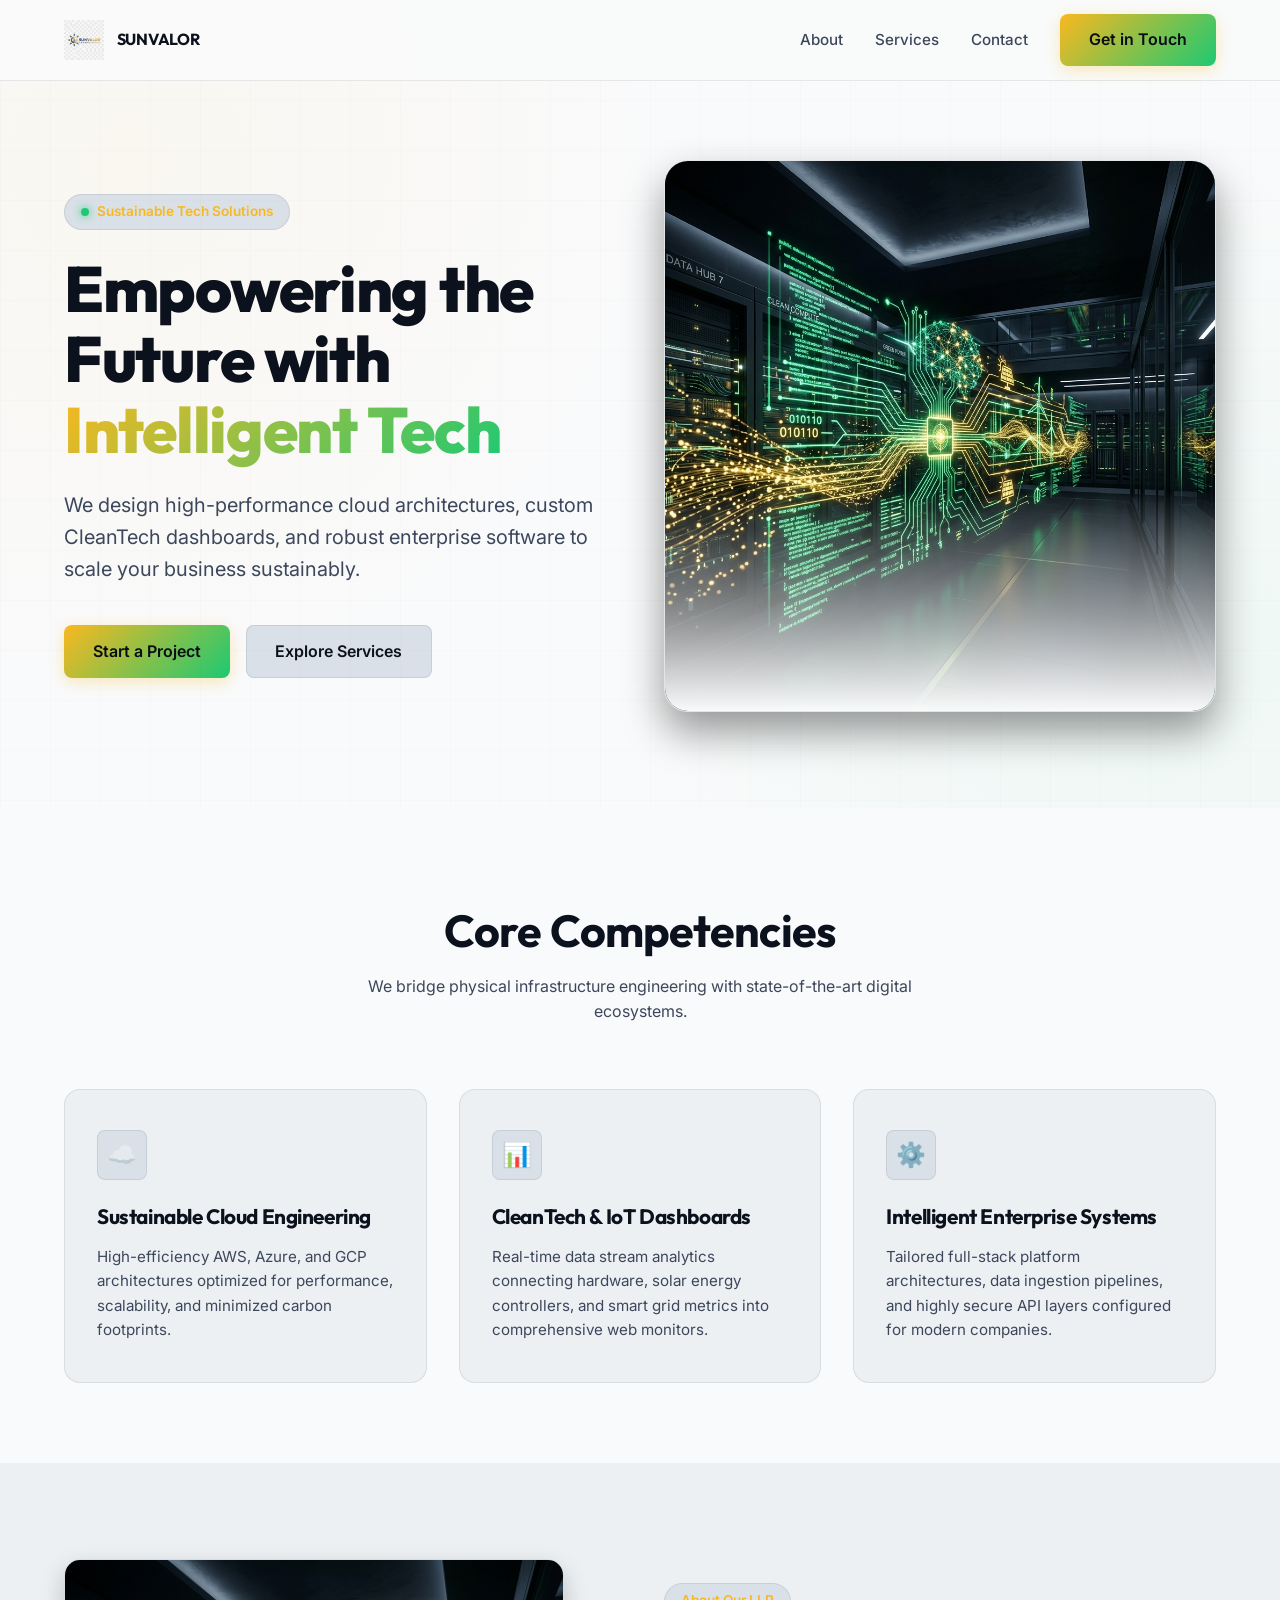
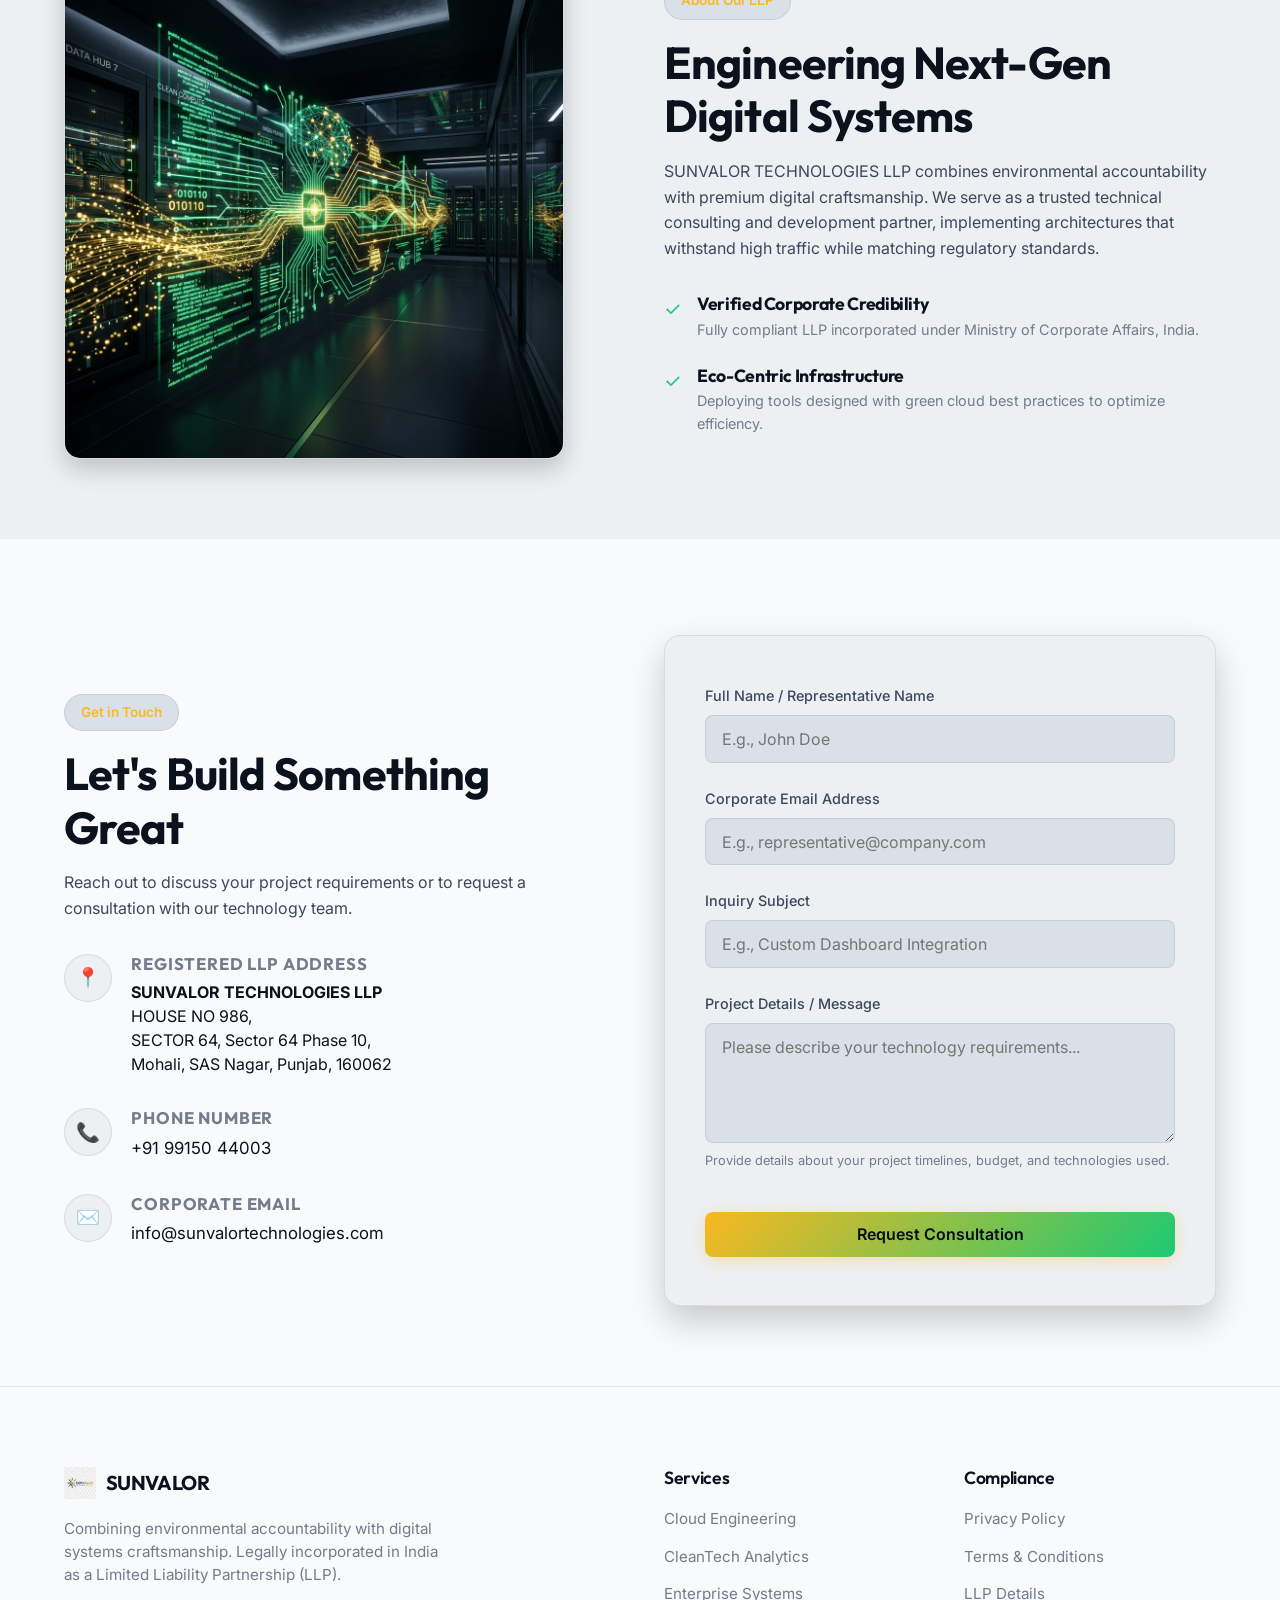
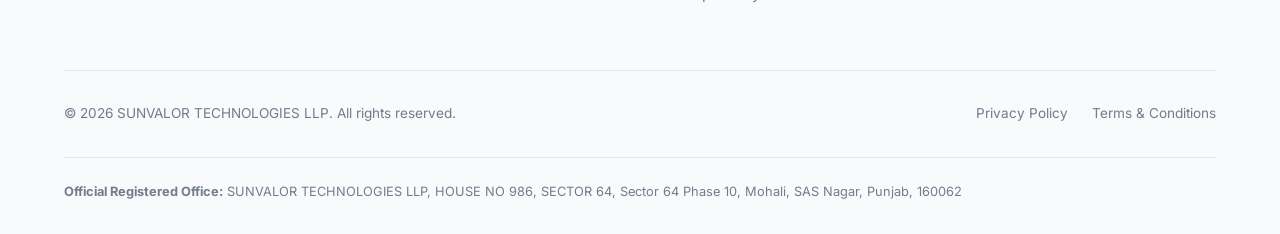
==== index.html @ f623df3a "feat: production optimization and initial landing page deployment" ====
<!DOCTYPE html>
<html lang="en">
<head>
  <meta charset="utf-8">
  <meta name="viewport" content="width=device-width, initial-scale=1.0">
  <meta name="description" content="Sunvalor Technologies LLP - Leading CleanTech integration, sustainable cloud engineering, and custom software systems designed to scale your enterprise sustainably.">
  <title>Sunvalor Technologies LLP | Sustainable IT & CleanTech Solutions</title>

  <!-- Google Fonts & Styles -->
  <link rel="stylesheet" href="css/style.min.css">

  <!-- ========================================== -->
  <!-- META BUSINESS DOMAIN VERIFICATION HOLDER  -->
  <!-- Replace the content value below with the    -->
  <!-- verification token provided by Meta Business Manager. -->
  <meta name="facebook-domain-verification" content="YOUR_META_VERIFICATION_TOKEN_HERE" />
  <!-- ========================================== -->
</head>
<body>

  <!-- HEADER & NAVIGATION -->
  <header class="header">
    <div class="container nav-container">
      <a href="index.html" class="logo-link" aria-label="Sunvalor Technologies Home">
        <img src="assets/logo.png" alt="Sunvalor Technologies LLP Logo" class="logo-img" width="40" height="40">
        <span class="brand-name">SUNVALOR</span>
      </a>
      
      <button class="menu-toggle" aria-label="Toggle Menu" aria-expanded="false" aria-controls="nav-menu">
        ☰
      </button>

      <nav>
        <ul id="nav-menu" class="nav-menu">
          <li><a href="#about" class="nav-link">About</a></li>
          <li><a href="#services" class="nav-link">Services</a></li>
          <li><a href="#contact" class="nav-link">Contact</a></li>
          <li><a href="#contact" class="btn btn-primary">Get in Touch</a></li>
        </ul>
      </nav>
    </div>
  </header>

  <main>
    <!-- HERO SECTION -->
    <section class="hero">
      <div class="container grid-2">
        <div class="hero-content">
          <div class="badge">
            <span class="badge-dot" aria-hidden="true"></span>
            <span>Sustainable Tech Solutions</span>
          </div>
          <h1 class="hero-title">Empowering the Future with <span class="text-gradient">Intelligent Tech</span></h1>
          <p class="hero-desc">We design high-performance cloud architectures, custom CleanTech dashboards, and robust enterprise software to scale your business sustainably.</p>
          <div class="hero-actions">
            <a href="#contact" class="btn btn-primary">Start a Project</a>
            <a href="#services" class="btn btn-secondary">Explore Services</a>
          </div>
        </div>
        <div class="hero-image-wrapper">
          <img 
            src="assets/hero.png" 
            alt="Futuristic sustainable server infrastructure representation" 
            width="600" 
            height="600"
            fetchpriority="high"
            class="hero-img"
          >
        </div>
      </div>
    </section>

    <!-- SERVICES SECTION -->
    <section id="services" class="section-padding">
      <div class="container">
        <div class="section-header">
          <h2 class="section-title">Core Competencies</h2>
          <p class="section-subtitle">We bridge physical infrastructure engineering with state-of-the-art digital ecosystems.</p>
        </div>

        <div class="services-grid">
          <!-- Service 1 -->
          <article class="service-card">
            <div class="service-icon" aria-hidden="true">☁️</div>
            <h3>Sustainable Cloud Engineering</h3>
            <p>High-efficiency AWS, Azure, and GCP architectures optimized for performance, scalability, and minimized carbon footprints.</p>
          </article>

          <!-- Service 2 -->
          <article class="service-card">
            <div class="service-icon" aria-hidden="true">📊</div>
            <h3>CleanTech & IoT Dashboards</h3>
            <p>Real-time data stream analytics connecting hardware, solar energy controllers, and smart grid metrics into comprehensive web monitors.</p>
          </article>

          <!-- Service 3 -->
          <article class="service-card">
            <div class="service-icon" aria-hidden="true">⚙️</div>
            <h3>Intelligent Enterprise Systems</h3>
            <p>Tailored full-stack platform architectures, data ingestion pipelines, and highly secure API layers configured for modern companies.</p>
          </article>
        </div>
      </div>
    </section>

    <!-- ABOUT SECTION -->
    <section id="about" class="section-padding about">
      <div class="container grid-2">
        <div>
          <img 
            src="assets/hero.png" 
            alt="Innovative engineering data representation" 
            width="500" 
            height="500" 
            loading="lazy" 
            style="border-radius: var(--radius-md); box-shadow: 0 10px 25px rgba(0,0,0,0.2); border: 1px solid var(--border-color);"
          >
        </div>
        <div>
          <div class="badge">About Our LLP</div>
          <h2 class="section-title" style="margin-block: 1rem;">Engineering Next-Gen Digital Systems</h2>
          <p style="color: var(--text-secondary); margin-bottom: 1.5rem;">SUNVALOR TECHNOLOGIES LLP combines environmental accountability with premium digital craftsmanship. We serve as a trusted technical consulting and development partner, implementing architectures that withstand high traffic while matching regulatory standards.</p>
          
          <div class="about-features">
            <div class="about-feature-item">
              <div class="about-feature-icon" aria-hidden="true">✓</div>
              <div class="about-feature-text">
                <h4>Verified Corporate Credibility</h4>
                <p>Fully compliant LLP incorporated under Ministry of Corporate Affairs, India.</p>
              </div>
            </div>
            <div class="about-feature-item">
              <div class="about-feature-icon" aria-hidden="true">✓</div>
              <div class="about-feature-text">
                <h4>Eco-Centric Infrastructure</h4>
                <p>Deploying tools designed with green cloud best practices to optimize efficiency.</p>
              </div>
            </div>
          </div>
        </div>
      </div>
    </section>

    <!-- CONTACT SECTION -->
    <section id="contact" class="section-padding contact-section">
      <div class="container grid-2">
        <div class="contact-info-wrapper">
          <div>
            <div class="badge">Get in Touch</div>
            <h2 class="section-title" style="margin-block: 1rem;">Let's Build Something Great</h2>
            <p style="color: var(--text-secondary);">Reach out to discuss your project requirements or to request a consultation with our technology team.</p>
          </div>

          <div class="info-item">
            <div class="info-icon" aria-hidden="true">📍</div>
            <div class="info-details">
              <h3>Registered LLP Address</h3>
              <address>
                <strong>SUNVALOR TECHNOLOGIES LLP</strong><br>
                HOUSE NO 986,<br>
                SECTOR 64, Sector 64 Phase 10,<br>
                Mohali, SAS Nagar, Punjab, 160062
              </address>
            </div>
          </div>

          <div class="info-item">
            <div class="info-icon" aria-hidden="true">📞</div>
            <div class="info-details">
              <h3>Phone Number</h3>
              <p><a href="tel:+919915044003">+91 99150 44003</a></p>
            </div>
          </div>

          <div class="info-item">
            <div class="info-icon" aria-hidden="true">✉️</div>
            <div class="info-details">
              <h3>Corporate Email</h3>
              <p><a href="mailto:info@sunvalortechnologies.com">info@sunvalortechnologies.com</a></p>
            </div>
          </div>
        </div>

        <div>
          <!-- Accessible form element -->
          <form class="contact-form" id="consultation-form" action="#" method="POST" aria-label="Contact and Consultation Form">
            <div class="form-alert form-alert-success" id="form-success" role="alert">
              Thank you! Your inquiry was successfully submitted. We will contact you shortly.
            </div>
            <div class="form-alert form-alert-error" id="form-error" role="alert">
              An error occurred. Please ensure all fields are filled out correctly.
            </div>

            <div class="form-group">
              <label for="contact-name">Full Name / Representative Name</label>
              <input type="text" id="contact-name" name="name" class="form-control" placeholder="E.g., John Doe" required autocomplete="name">
            </div>

            <div class="form-group">
              <label for="contact-email">Corporate Email Address</label>
              <input type="email" id="contact-email" name="email" class="form-control" placeholder="E.g., representative@company.com" required autocomplete="email" inputmode="email">
            </div>

            <div class="form-group">
              <label for="contact-subject">Inquiry Subject</label>
              <input type="text" id="contact-subject" name="subject" class="form-control" placeholder="E.g., Custom Dashboard Integration" required>
            </div>

            <div class="form-group">
              <label for="contact-message">Project Details / Message</label>
              <textarea id="contact-message" name="message" class="form-control" placeholder="Please describe your technology requirements..." required aria-describedby="message-hint"></textarea>
              <span id="message-hint" class="form-hint">Provide details about your project timelines, budget, and technologies used.</span>
            </div>

            <button type="submit" class="btn btn-primary" style="width: 100%; margin-top: 1rem;">Request Consultation</button>
          </form>
        </div>
      </div>
    </section>
  </main>

  <!-- FOOTER -->
  <footer class="footer">
    <div class="container">
      <div class="footer-grid">
        <div class="footer-col" style="grid-column: span 2;">
          <div class="footer-brand">
            <img src="assets/logo.png" alt="Sunvalor Logo" class="footer-logo" width="32" height="32">
            <span class="brand-name" style="font-size: 1.25rem;">SUNVALOR</span>
          </div>
          <p class="footer-desc" style="max-inline-size: 380px;">Combining environmental accountability with digital systems craftsmanship. Legally incorporated in India as a Limited Liability Partnership (LLP).</p>
        </div>

        <div class="footer-col">
          <h3>Services</h3>
          <ul class="footer-links">
            <li><a href="#services" class="footer-link">Cloud Engineering</a></li>
            <li><a href="#services" class="footer-link">CleanTech Analytics</a></li>
            <li><a href="#services" class="footer-link">Enterprise Systems</a></li>
          </ul>
        </div>

        <div class="footer-col">
          <h3>Compliance</h3>
          <ul class="footer-links">
            <li><a href="privacy.html" class="footer-link">Privacy Policy</a></li>
            <li><a href="terms.html" class="footer-link">Terms & Conditions</a></li>
            <li><a href="#contact" class="footer-link">LLP Details</a></li>
          </ul>
        </div>
      </div>

      <div class="footer-bottom">
        <div>
          <p>&copy; 2026 SUNVALOR TECHNOLOGIES LLP. All rights reserved.</p>
        </div>
        <div class="footer-bottom-links">
          <a href="privacy.html" class="footer-link">Privacy Policy</a>
          <a href="terms.html" class="footer-link">Terms & Conditions</a>
        </div>
      </div>

      <div style="margin-top: 2rem; padding-top: 1.5rem; border-top: 1px solid var(--border-color); font-size: 0.8rem; color: var(--text-muted);">
        <p><strong>Official Registered Office:</strong> SUNVALOR TECHNOLOGIES LLP, HOUSE NO 986, SECTOR 64, Sector 64 Phase 10, Mohali, SAS Nagar, Punjab, 160062</p>
      </div>
    </div>
  </footer>

  <!-- Scripts -->
  <script src="js/main.min.js"></script>
</body>
</html>
---- css/style.min.css ----
@import url(https://fonts.googleapis.com/css2?family=Inter:wght@300;400;500;600&family=Outfit:wght@400;500;600;700;800&display=swap);:root{--bg-primary:hsl(220, 40%, 6%);--bg-secondary:hsl(220, 35%, 10%);--bg-tertiary:hsl(220, 30%, 14%);--bg-glass:hsla(220, 40%, 8%, 0.7);--border-color:hsla(220, 20%, 25%, 0.4);--border-hover:hsla(42, 90%, 55%, 0.4);--text-primary:hsl(210, 20%, 98%);--text-secondary:hsl(210, 15%, 80%);--text-muted:hsl(210, 10%, 60%);--color-gold:hsl(42, 95%, 55%);--color-gold-glow:hsla(42, 95%, 55%, 0.15);--color-emerald:hsl(150, 75%, 45%);--color-emerald-glow:hsla(150, 75%, 45%, 0.15);--color-blue:hsl(206, 100%, 50%);--grad-primary:linear-gradient(135deg, var(--color-gold) 0%, var(--color-emerald) 100%);--grad-dark:linear-gradient(180deg, var(--bg-primary) 0%, var(--bg-secondary) 100%);--grad-glow:radial-gradient(circle at 50% 50%, var(--color-gold-glow) 0%, transparent 70%);--font-display:'Outfit',-apple-system,BlinkMacSystemFont,'Segoe UI',Roboto,sans-serif;--font-body:'Inter',-apple-system,BlinkMacSystemFont,'Segoe UI',Roboto,sans-serif;--container-max:1200px;--radius-sm:8px;--radius-md:16px;--radius-lg:24px;--transition-smooth:all 0.3s cubic-bezier(0.4, 0, 0.2, 1);--scrollbar-width:8px}@media (prefers-color-scheme:light){:root{--bg-primary:hsl(210, 20%, 98%);--bg-secondary:hsl(210, 20%, 94%);--bg-tertiary:hsl(210, 20%, 88%);--bg-glass:hsla(210, 20%, 98%, 0.8);--border-color:hsla(220, 15%, 20%, 0.1);--text-primary:hsl(220, 40%, 8%);--text-secondary:hsl(220, 20%, 30%);--text-muted:hsl(220, 10%, 50%);--color-gold-glow:hsla(42, 95%, 45%, 0.1);--color-emerald-glow:hsla(150, 75%, 35%, 0.1)}}*,::after,::before{box-sizing:border-box;margin:0;padding:0}html{scroll-behavior:smooth;scroll-padding-top:100px;font-size:16px}body{background-color:var(--bg-primary);color:var(--text-primary);font-family:var(--font-body);line-height:1.6;-webkit-font-smoothing:antialiased;overflow-x:hidden}.brand-name,h1,h2,h3,h4{font-family:var(--font-display);font-weight:700;letter-spacing:-.02em;line-height:1.2}a{color:inherit;text-decoration:none;transition:var(--transition-smooth)}button,input,select,textarea{font-family:inherit;font-size:inherit}img,video{max-inline-size:100%;block-size:auto;display:block}.container{max-inline-size:var(--container-max);margin-inline:auto;padding-inline:1.5rem}.section-padding{padding-block:6rem 5rem}.grid-2{display:grid;grid-template-columns:repeat(auto-fit,minmax(320px,1fr));gap:3rem;align-items:center}.text-gradient{background:var(--grad-primary);-webkit-background-clip:text;-webkit-text-fill-color:transparent;background-clip:text}::-webkit-scrollbar{width:var(--scrollbar-width)}::-webkit-scrollbar-track{background:var(--bg-primary)}::-webkit-scrollbar-thumb{background:var(--bg-tertiary);border-radius:4px}::-webkit-scrollbar-thumb:hover{background:var(--color-gold)}.btn{display:inline-flex;align-items:center;justify-content:center;padding:.8rem 1.8rem;border-radius:var(--radius-sm);font-weight:600;cursor:pointer;transition:var(--transition-smooth);border:none}.btn-primary{background:var(--grad-primary);color:#090d15;box-shadow:0 4px 15px hsla(42,95%,55%,.3)}.btn-primary:hover{transform:translateY(-2px);box-shadow:0 6px 20px hsla(150,75%,45%,.4)}.btn-secondary{background:var(--bg-tertiary);color:var(--text-primary);border:1px solid var(--border-color)}.btn-secondary:hover{background:var(--bg-secondary);border-color:var(--color-gold);transform:translateY(-2px)}.header{position:fixed;top:0;left:0;inline-size:100%;z-index:1000;background:var(--bg-glass);backdrop-filter:blur(12px);-webkit-backdrop-filter:blur(12px);border-bottom:1px solid var(--border-color);transition:var(--transition-smooth)}.nav-container{display:flex;justify-content:space-between;align-items:center;height:80px}.logo-link{display:flex;align-items:center;gap:.8rem}.logo-img{width:40px;height:40px;object-fit:contain}.nav-menu{display:flex;gap:2rem;list-style:none;align-items:center}.nav-link{font-size:.95rem;font-weight:500;color:var(--text-secondary);position:relative}.nav-link.active,.nav-link:hover{color:var(--color-gold)}.nav-link::after{content:'';position:absolute;bottom:-4px;left:0;width:0;height:2px;background:var(--color-gold);transition:var(--transition-smooth)}.nav-link:hover::after{width:100%}.menu-toggle{display:none;background:0 0;border:none;color:var(--text-primary);font-size:1.8rem;cursor:pointer}.hero{position:relative;padding-block:10rem 6rem;background:radial-gradient(circle at 10% 20%,hsla(42,95%,55%,.05) 0,transparent 40%),radial-gradient(circle at 90% 80%,hsla(150,75%,45%,.05) 0,transparent 40%);overflow:hidden}.hero::before{content:'';position:absolute;inset:0;background-image:linear-gradient(var(--border-color) 1px,transparent 1px),linear-gradient(90deg,var(--border-color) 1px,transparent 1px);background-size:50px 50px;opacity:.15;pointer-events:none}.hero-content{display:flex;flex-direction:column;gap:1.5rem}.badge{display:inline-flex;align-items:center;gap:.5rem;background:var(--bg-tertiary);border:1px solid var(--border-color);padding:.4rem 1rem;border-radius:50px;font-size:.85rem;font-weight:600;width:max-content;color:var(--color-gold)}.badge-dot{width:8px;height:8px;border-radius:50%;background:var(--color-emerald);box-shadow:0 0 10px var(--color-emerald);animation:pulse 2s infinite}@keyframes pulse{0%{transform:scale(.9);opacity:.6}50%{transform:scale(1.2);opacity:1}100%{transform:scale(.9);opacity:.6}}.hero-title{font-size:clamp(2.5rem, 5vw, 4.5rem);line-height:1.1;font-weight:800}.hero-desc{font-size:clamp(1rem, 2vw, 1.25rem);color:var(--text-secondary);max-inline-size:540px}.hero-actions{display:flex;gap:1rem;margin-top:1rem}.hero-image-wrapper{position:relative;border-radius:var(--radius-lg);overflow:hidden;box-shadow:0 20px 40px rgba(0,0,0,.4);border:1px solid var(--border-color)}.hero-image-wrapper::after{content:'';position:absolute;inset:0;background:linear-gradient(to bottom,transparent 60%,var(--bg-primary) 100%);pointer-events:none}.hero-img{width:100%;height:100%;object-fit:cover;transition:transform .5s ease}.hero-image-wrapper:hover .hero-img{transform:scale(1.03)}.section-header{text-align:center;max-inline-size:600px;margin:0 auto 4rem;display:flex;flex-direction:column;gap:1rem}.section-title{font-size:clamp(2rem, 3.5vw, 2.8rem)}.section-subtitle{color:var(--text-secondary)}.services-grid{display:grid;grid-template-columns:repeat(auto-fit,minmax(280px,1fr));gap:2rem}.service-card{background:var(--bg-secondary);border:1px solid var(--border-color);padding:2.5rem 2rem;border-radius:var(--radius-md);transition:var(--transition-smooth);position:relative;overflow:hidden}.service-card::before{content:'';position:absolute;top:0;left:0;width:100%;height:4px;background:var(--grad-primary);opacity:0;transition:var(--transition-smooth)}.service-card:hover{transform:translateY(-5px);border-color:var(--border-hover);box-shadow:0 10px 30px rgba(0,0,0,.3)}.service-card:hover::before{opacity:1}.service-icon{width:50px;height:50px;border-radius:var(--radius-sm);background:var(--bg-tertiary);display:grid;place-content:center;font-size:1.5rem;margin-bottom:1.5rem;color:var(--color-gold);border:1px solid var(--border-color)}.service-card:hover .service-icon{background:var(--color-gold);color:var(--bg-primary);border-color:var(--color-gold)}.service-card h3{font-size:1.3rem;margin-bottom:1rem}.service-card p{color:var(--text-secondary);font-size:.95rem}.about{background:var(--bg-secondary);position:relative}.about-features{display:flex;flex-direction:column;gap:1.5rem;margin-top:2rem}.about-feature-item{display:flex;gap:1rem}.about-feature-icon{color:var(--color-emerald);font-size:1.25rem;flex-shrink:0}.about-feature-text h4{font-size:1.1rem;margin-bottom:.2rem}.about-feature-text p{color:var(--text-muted);font-size:.9rem}.contact-section{position:relative}.contact-info-wrapper{display:flex;flex-direction:column;gap:2rem}.info-item{display:flex;gap:1.2rem}.info-icon{width:48px;height:48px;border-radius:50%;background:var(--bg-secondary);display:grid;place-content:center;color:var(--color-gold);font-size:1.2rem;flex-shrink:0;border:1px solid var(--border-color)}.info-details h3{font-size:1.05rem;color:var(--text-muted);text-transform:uppercase;letter-spacing:.05em;margin-bottom:.4rem}.info-details p{font-size:1.05rem;color:var(--text-primary)}.info-details address{font-style:normal;line-height:1.5;color:var(--text-primary)}.contact-form{background:var(--bg-secondary);border:1px solid var(--border-color);padding:3rem 2.5rem;border-radius:var(--radius-md);box-shadow:0 15px 35px rgba(0,0,0,.2)}.form-group{margin-bottom:1.5rem;display:flex;flex-direction:column;gap:.5rem}.form-group label{font-size:.9rem;font-weight:500;color:var(--text-secondary)}.form-control{background:var(--bg-tertiary);border:1px solid var(--border-color);border-radius:var(--radius-sm);padding:.8rem 1rem;color:var(--text-primary);transition:var(--transition-smooth);inline-size:100%}.form-control:focus{outline:0;border-color:var(--color-gold);box-shadow:0 0 0 3px var(--color-gold-glow)}.form-control:focus-visible{outline:2px solid var(--color-gold);outline-offset:2px}textarea.form-control{resize:vertical;min-block-size:120px}.form-hint{font-size:.8rem;color:var(--text-muted)}.form-alert{padding:1rem;border-radius:var(--radius-sm);margin-bottom:1.5rem;font-size:.95rem;display:none}.form-alert-success{background:hsla(150,75%,45%,.15);border:1px solid var(--color-emerald);color:#79ebb2}.form-alert-error{background:hsla(0,80%,50%,.15);border:1px solid #e51919;color:#f28c8c}.legal-page{padding-block-start:8rem}.legal-content{background:var(--bg-secondary);border:1px solid var(--border-color);padding:4rem 3rem;border-radius:var(--radius-md);max-inline-size:850px;margin-inline:auto}.legal-content h1{font-size:2.5rem;margin-bottom:1rem}.legal-content h2{font-size:1.5rem;margin-block:2rem 1rem;border-bottom:1px solid var(--border-color);padding-bottom:.5rem}.legal-content p,.legal-content ul{color:var(--text-secondary);margin-bottom:1.2rem;font-size:1rem}.legal-content ul{list-style-type:square;padding-inline-start:1.5rem}.legal-content li{margin-bottom:.5rem}.last-updated{font-size:.85rem;color:var(--text-muted);margin-bottom:2rem}.footer{background:var(--bg-primary);border-top:1px solid var(--border-color);padding-block:5rem 2rem;font-size:.95rem}.footer-grid{display:grid;grid-template-columns:repeat(auto-fit,minmax(220px,1fr));gap:3rem;margin-bottom:4rem}.footer-col{display:flex;flex-direction:column;gap:1.2rem}.footer-brand{display:flex;align-items:center;gap:.6rem}.footer-logo{width:32px;height:32px}.footer-desc{color:var(--text-muted);line-height:1.5}.footer-col h3{font-size:1.1rem;font-weight:600;color:var(--text-primary)}.footer-links{list-style:none;display:flex;flex-direction:column;gap:.8rem}.footer-link{color:var(--text-muted)}.footer-link:hover{color:var(--color-gold)}.footer-bottom{border-top:1px solid var(--border-color);padding-top:2rem;display:flex;flex-wrap:wrap;justify-content:space-between;gap:1.5rem;color:var(--text-muted);font-size:.85rem}.footer-bottom-links{display:flex;gap:1.5rem}@media (max-width:960px){.grid-2{grid-template-columns:1fr;gap:4rem}.hero-content{align-items:center;text-align:center}.hero-desc{margin-inline:auto}.hero-actions{justify-content:center}}@media (max-width:768px){.menu-toggle{display:block}.nav-menu{position:fixed;top:80px;left:-100%;width:100%;height:calc(100vh - 80px);background:var(--bg-primary);flex-direction:column;padding:3rem 2rem;align-items:flex-start;transition:.4s cubic-bezier(.4, 0, .2, 1);border-top:1px solid var(--border-color);box-shadow:0 10px 20px rgba(0,0,0,.2)}.nav-menu.active{left:0}.nav-link{font-size:1.2rem}.legal-content{padding:2rem 1.5rem}}
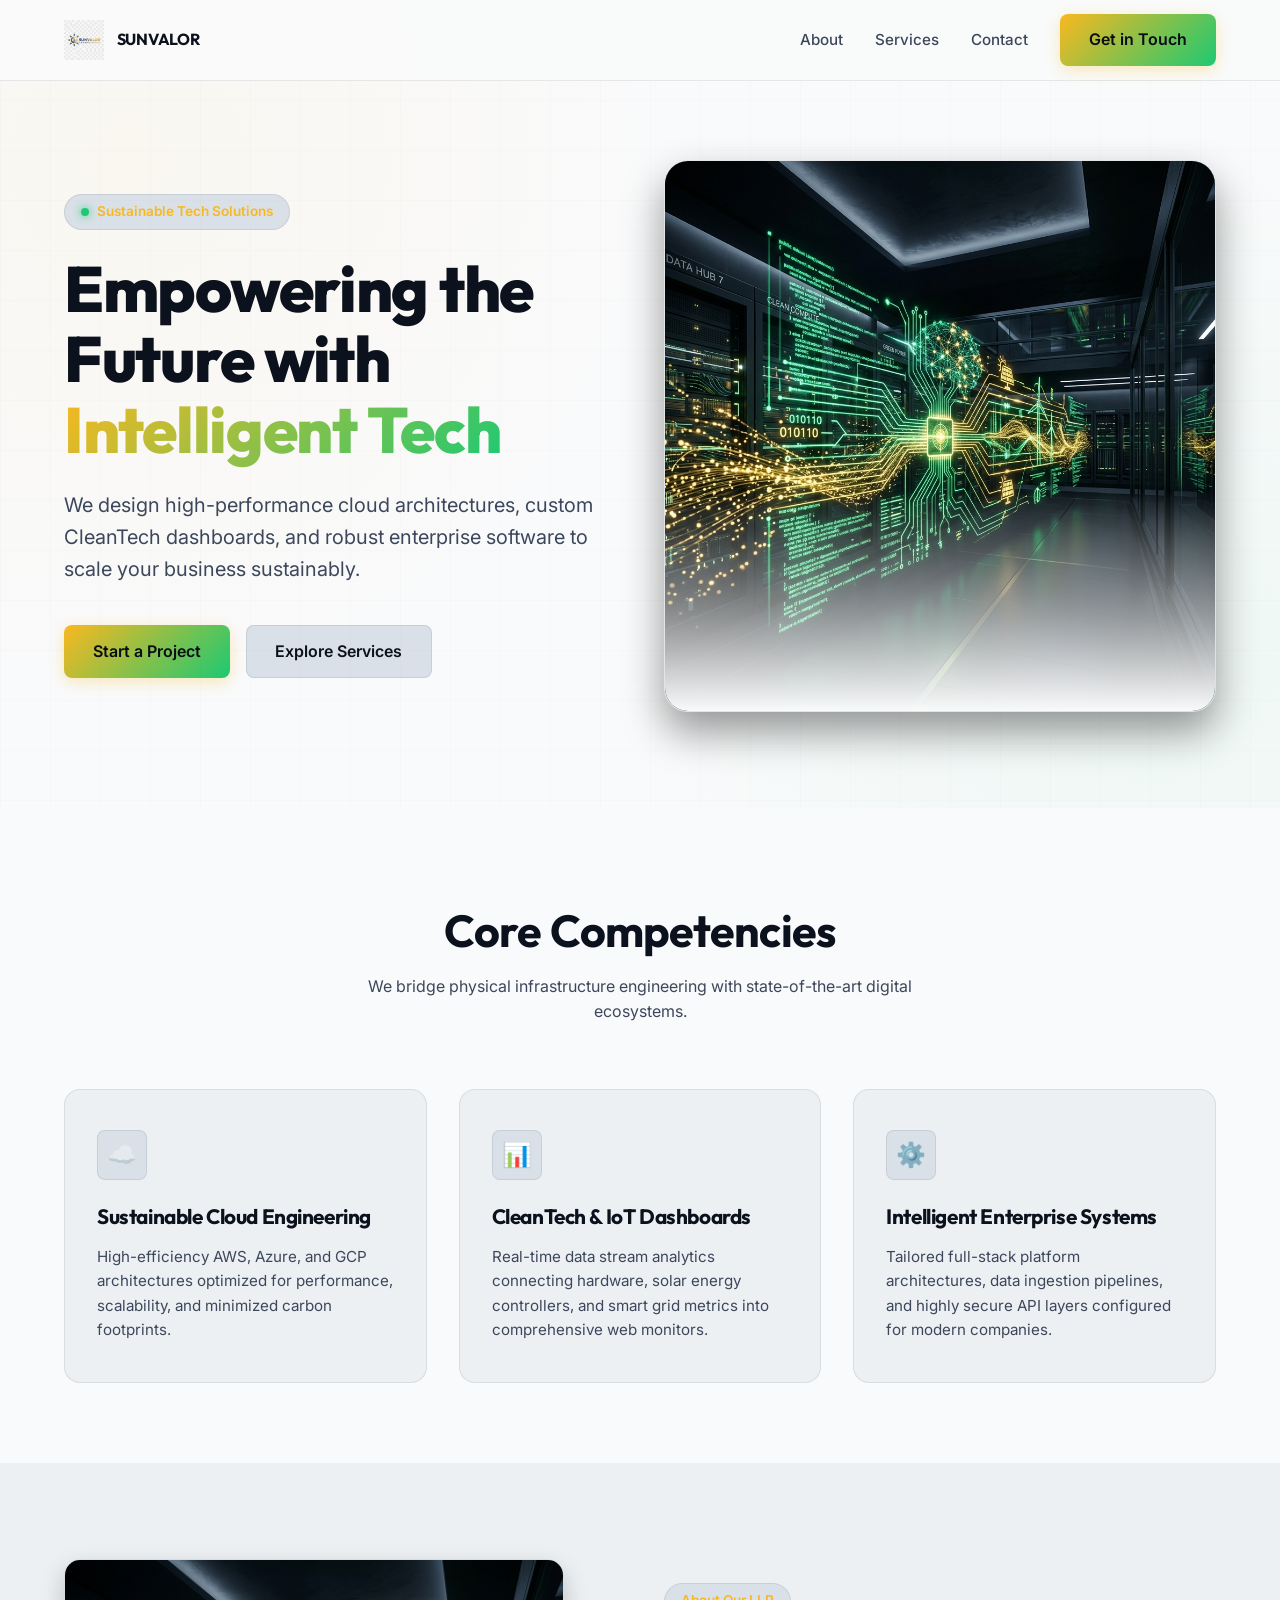
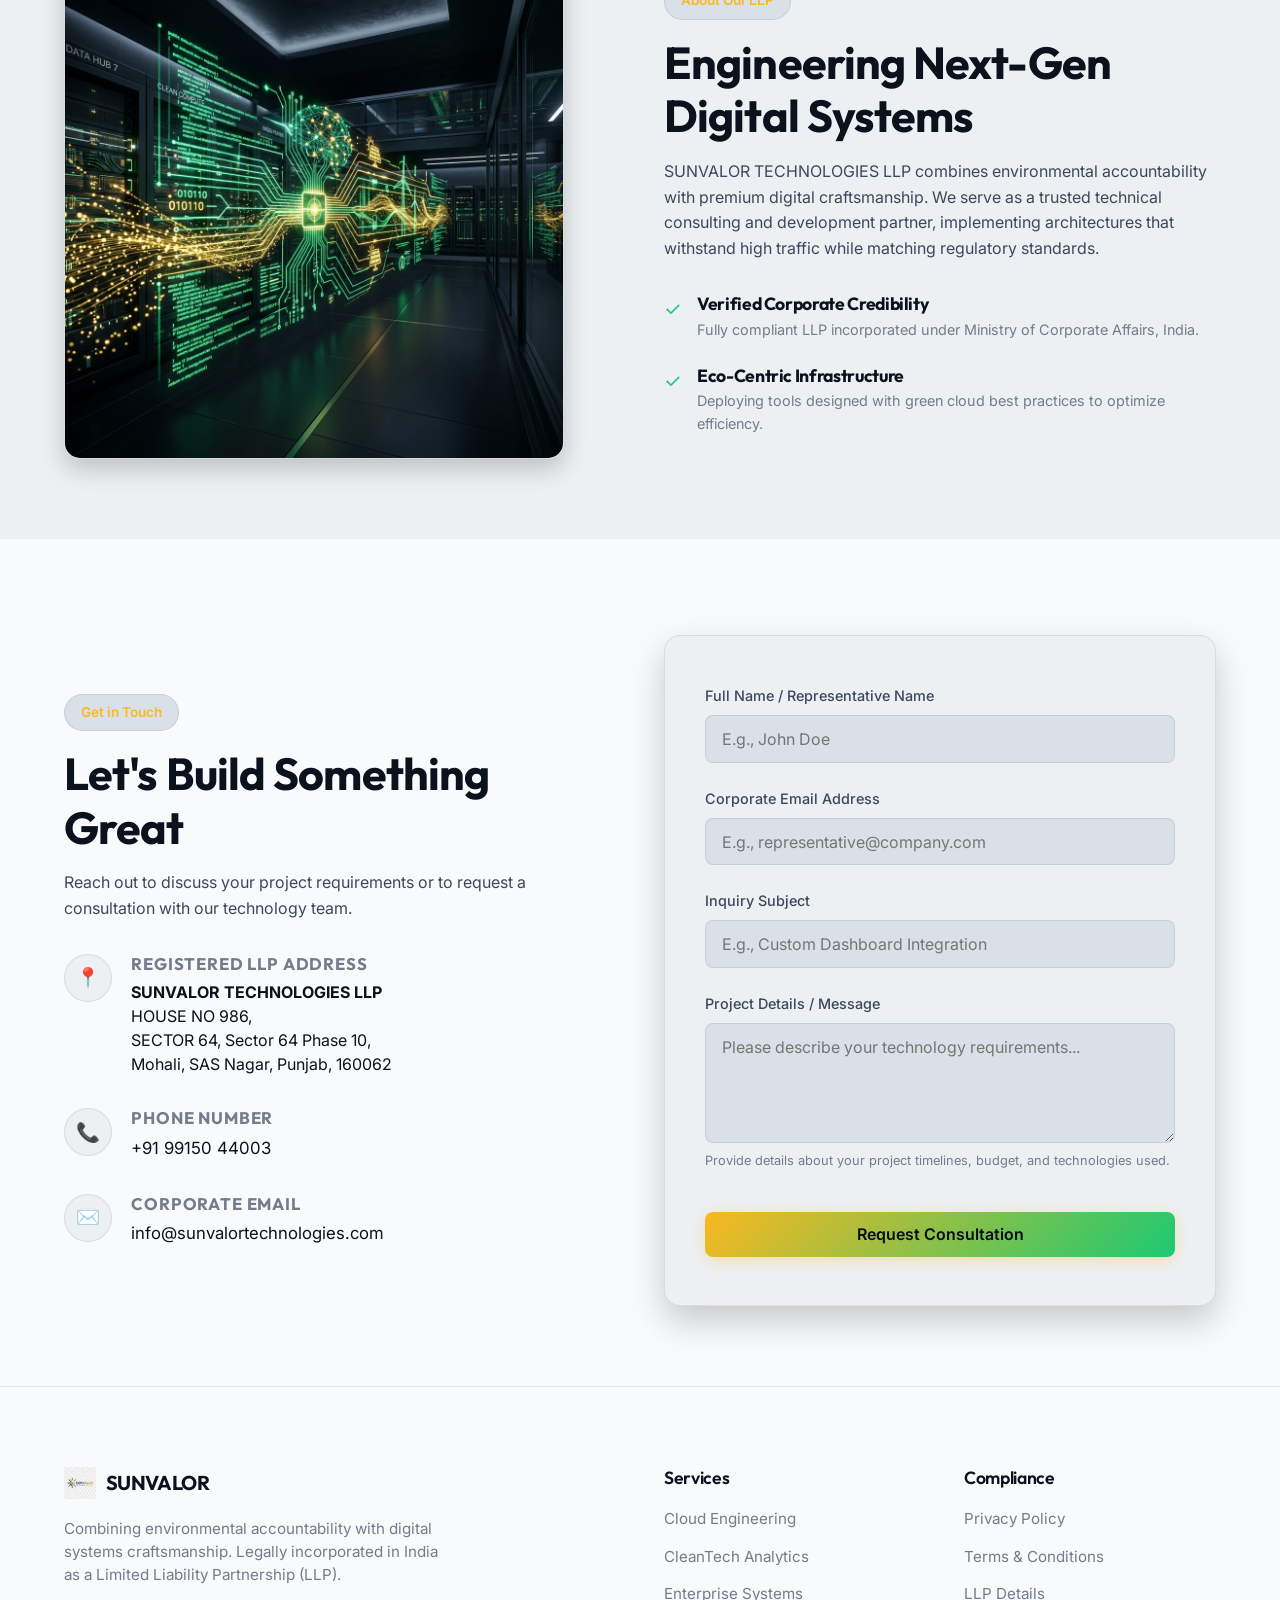
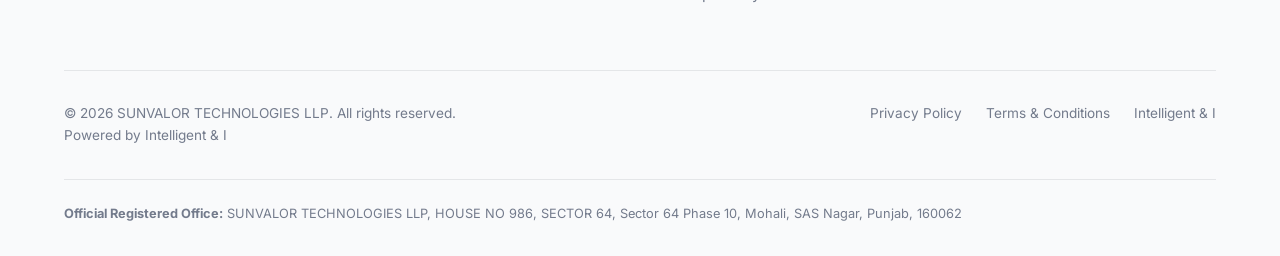
==== commit 9ef42bf1: "Added domain name" ====
--- a/index.html
+++ b/index.html
@@ -1,9 +1,11 @@
 <!DOCTYPE html>
 <html lang="en">
+
 <head>
   <meta charset="utf-8">
   <meta name="viewport" content="width=device-width, initial-scale=1.0">
-  <meta name="description" content="Sunvalor Technologies LLP - Leading CleanTech integration, sustainable cloud engineering, and custom software systems designed to scale your enterprise sustainably.">
+  <meta name="description"
+    content="Sunvalor Technologies LLP - Leading CleanTech integration, sustainable cloud engineering, and custom software systems designed to scale your enterprise sustainably.">
   <title>Sunvalor Technologies LLP | Sustainable IT & CleanTech Solutions</title>
 
   <!-- Google Fonts & Styles -->
@@ -16,6 +18,7 @@
   <meta name="facebook-domain-verification" content="YOUR_META_VERIFICATION_TOKEN_HERE" />
   <!-- ========================================== -->
 </head>
+
 <body>
 
   <!-- HEADER & NAVIGATION -->
@@ -25,7 +28,7 @@
         <img src="assets/logo.png" alt="Sunvalor Technologies LLP Logo" class="logo-img" width="40" height="40">
         <span class="brand-name">SUNVALOR</span>
       </a>
-      
+
       <button class="menu-toggle" aria-label="Toggle Menu" aria-expanded="false" aria-controls="nav-menu">
         ☰
       </button>
@@ -51,21 +54,16 @@
             <span>Sustainable Tech Solutions</span>
           </div>
           <h1 class="hero-title">Empowering the Future with <span class="text-gradient">Intelligent Tech</span></h1>
-          <p class="hero-desc">We design high-performance cloud architectures, custom CleanTech dashboards, and robust enterprise software to scale your business sustainably.</p>
+          <p class="hero-desc">We design high-performance cloud architectures, custom CleanTech dashboards, and robust
+            enterprise software to scale your business sustainably.</p>
           <div class="hero-actions">
             <a href="#contact" class="btn btn-primary">Start a Project</a>
             <a href="#services" class="btn btn-secondary">Explore Services</a>
           </div>
         </div>
         <div class="hero-image-wrapper">
-          <img 
-            src="assets/hero.png" 
-            alt="Futuristic sustainable server infrastructure representation" 
-            width="600" 
-            height="600"
-            fetchpriority="high"
-            class="hero-img"
-          >
+          <img src="assets/hero.png" alt="Futuristic sustainable server infrastructure representation" width="600"
+            height="600" fetchpriority="high" class="hero-img">
         </div>
       </div>
     </section>
@@ -75,7 +73,8 @@
       <div class="container">
         <div class="section-header">
           <h2 class="section-title">Core Competencies</h2>
-          <p class="section-subtitle">We bridge physical infrastructure engineering with state-of-the-art digital ecosystems.</p>
+          <p class="section-subtitle">We bridge physical infrastructure engineering with state-of-the-art digital
+            ecosystems.</p>
         </div>
 
         <div class="services-grid">
@@ -83,21 +82,24 @@
           <article class="service-card">
             <div class="service-icon" aria-hidden="true">☁️</div>
             <h3>Sustainable Cloud Engineering</h3>
-            <p>High-efficiency AWS, Azure, and GCP architectures optimized for performance, scalability, and minimized carbon footprints.</p>
+            <p>High-efficiency AWS, Azure, and GCP architectures optimized for performance, scalability, and minimized
+              carbon footprints.</p>
           </article>
 
           <!-- Service 2 -->
           <article class="service-card">
             <div class="service-icon" aria-hidden="true">📊</div>
             <h3>CleanTech & IoT Dashboards</h3>
-            <p>Real-time data stream analytics connecting hardware, solar energy controllers, and smart grid metrics into comprehensive web monitors.</p>
+            <p>Real-time data stream analytics connecting hardware, solar energy controllers, and smart grid metrics
+              into comprehensive web monitors.</p>
           </article>
 
           <!-- Service 3 -->
           <article class="service-card">
             <div class="service-icon" aria-hidden="true">⚙️</div>
             <h3>Intelligent Enterprise Systems</h3>
-            <p>Tailored full-stack platform architectures, data ingestion pipelines, and highly secure API layers configured for modern companies.</p>
+            <p>Tailored full-stack platform architectures, data ingestion pipelines, and highly secure API layers
+              configured for modern companies.</p>
           </article>
         </div>
       </div>
@@ -107,20 +109,18 @@
     <section id="about" class="section-padding about">
       <div class="container grid-2">
         <div>
-          <img 
-            src="assets/hero.png" 
-            alt="Innovative engineering data representation" 
-            width="500" 
-            height="500" 
-            loading="lazy" 
-            style="border-radius: var(--radius-md); box-shadow: 0 10px 25px rgba(0,0,0,0.2); border: 1px solid var(--border-color);"
-          >
+          <img src="assets/hero.png" alt="Innovative engineering data representation" width="500" height="500"
+            loading="lazy"
+            style="border-radius: var(--radius-md); box-shadow: 0 10px 25px rgba(0,0,0,0.2); border: 1px solid var(--border-color);">
         </div>
         <div>
           <div class="badge">About Our LLP</div>
           <h2 class="section-title" style="margin-block: 1rem;">Engineering Next-Gen Digital Systems</h2>
-          <p style="color: var(--text-secondary); margin-bottom: 1.5rem;">SUNVALOR TECHNOLOGIES LLP combines environmental accountability with premium digital craftsmanship. We serve as a trusted technical consulting and development partner, implementing architectures that withstand high traffic while matching regulatory standards.</p>
-          
+          <p style="color: var(--text-secondary); margin-bottom: 1.5rem;">SUNVALOR TECHNOLOGIES LLP combines
+            environmental accountability with premium digital craftsmanship. We serve as a trusted technical consulting
+            and development partner, implementing architectures that withstand high traffic while matching regulatory
+            standards.</p>
+
           <div class="about-features">
             <div class="about-feature-item">
               <div class="about-feature-icon" aria-hidden="true">✓</div>
@@ -148,7 +148,8 @@
           <div>
             <div class="badge">Get in Touch</div>
             <h2 class="section-title" style="margin-block: 1rem;">Let's Build Something Great</h2>
-            <p style="color: var(--text-secondary);">Reach out to discuss your project requirements or to request a consultation with our technology team.</p>
+            <p style="color: var(--text-secondary);">Reach out to discuss your project requirements or to request a
+              consultation with our technology team.</p>
           </div>
 
           <div class="info-item">
@@ -183,7 +184,8 @@
 
         <div>
           <!-- Accessible form element -->
-          <form class="contact-form" id="consultation-form" action="#" method="POST" aria-label="Contact and Consultation Form">
+          <form class="contact-form" id="consultation-form" action="#" method="POST"
+            aria-label="Contact and Consultation Form">
             <div class="form-alert form-alert-success" id="form-success" role="alert">
               Thank you! Your inquiry was successfully submitted. We will contact you shortly.
             </div>
@@ -193,26 +195,33 @@
 
             <div class="form-group">
               <label for="contact-name">Full Name / Representative Name</label>
-              <input type="text" id="contact-name" name="name" class="form-control" placeholder="E.g., John Doe" required autocomplete="name">
+              <input type="text" id="contact-name" name="name" class="form-control" placeholder="E.g., John Doe"
+                required autocomplete="name">
             </div>
 
             <div class="form-group">
               <label for="contact-email">Corporate Email Address</label>
-              <input type="email" id="contact-email" name="email" class="form-control" placeholder="E.g., representative@company.com" required autocomplete="email" inputmode="email">
+              <input type="email" id="contact-email" name="email" class="form-control"
+                placeholder="E.g., representative@company.com" required autocomplete="email" inputmode="email">
             </div>
 
             <div class="form-group">
               <label for="contact-subject">Inquiry Subject</label>
-              <input type="text" id="contact-subject" name="subject" class="form-control" placeholder="E.g., Custom Dashboard Integration" required>
+              <input type="text" id="contact-subject" name="subject" class="form-control"
+                placeholder="E.g., Custom Dashboard Integration" required>
             </div>
 
             <div class="form-group">
               <label for="contact-message">Project Details / Message</label>
-              <textarea id="contact-message" name="message" class="form-control" placeholder="Please describe your technology requirements..." required aria-describedby="message-hint"></textarea>
-              <span id="message-hint" class="form-hint">Provide details about your project timelines, budget, and technologies used.</span>
-            </div>
-
-            <button type="submit" class="btn btn-primary" style="width: 100%; margin-top: 1rem;">Request Consultation</button>
+              <textarea id="contact-message" name="message" class="form-control"
+                placeholder="Please describe your technology requirements..." required
+                aria-describedby="message-hint"></textarea>
+              <span id="message-hint" class="form-hint">Provide details about your project timelines, budget, and
+                technologies used.</span>
+            </div>
+
+            <button type="submit" class="btn btn-primary" style="width: 100%; margin-top: 1rem;">Request
+              Consultation</button>
           </form>
         </div>
       </div>
@@ -228,7 +237,8 @@
             <img src="assets/logo.png" alt="Sunvalor Logo" class="footer-logo" width="32" height="32">
             <span class="brand-name" style="font-size: 1.25rem;">SUNVALOR</span>
           </div>
-          <p class="footer-desc" style="max-inline-size: 380px;">Combining environmental accountability with digital systems craftsmanship. Legally incorporated in India as a Limited Liability Partnership (LLP).</p>
+          <p class="footer-desc" style="max-inline-size: 380px;">Combining environmental accountability with digital
+            systems craftsmanship. Legally incorporated in India as a Limited Liability Partnership (LLP).</p>
         </div>
 
         <div class="footer-col">
@@ -253,15 +263,20 @@
       <div class="footer-bottom">
         <div>
           <p>&copy; 2026 SUNVALOR TECHNOLOGIES LLP. All rights reserved.</p>
+          <p>Powered by Intelligent & I</p>
+
         </div>
         <div class="footer-bottom-links">
           <a href="privacy.html" class="footer-link">Privacy Policy</a>
           <a href="terms.html" class="footer-link">Terms & Conditions</a>
-        </div>
-      </div>
-
-      <div style="margin-top: 2rem; padding-top: 1.5rem; border-top: 1px solid var(--border-color); font-size: 0.8rem; color: var(--text-muted);">
-        <p><strong>Official Registered Office:</strong> SUNVALOR TECHNOLOGIES LLP, HOUSE NO 986, SECTOR 64, Sector 64 Phase 10, Mohali, SAS Nagar, Punjab, 160062</p>
+          <a href="https://www.intelligentandi.com" class="footer-link">Intelligent & I</a>
+        </div>
+      </div>
+
+      <div
+        style="margin-top: 2rem; padding-top: 1.5rem; border-top: 1px solid var(--border-color); font-size: 0.8rem; color: var(--text-muted);">
+        <p><strong>Official Registered Office:</strong> SUNVALOR TECHNOLOGIES LLP, HOUSE NO 986, SECTOR 64, Sector 64
+          Phase 10, Mohali, SAS Nagar, Punjab, 160062</p>
       </div>
     </div>
   </footer>
@@ -269,4 +284,5 @@
   <!-- Scripts -->
   <script src="js/main.min.js"></script>
 </body>
-</html>
+
+</html>
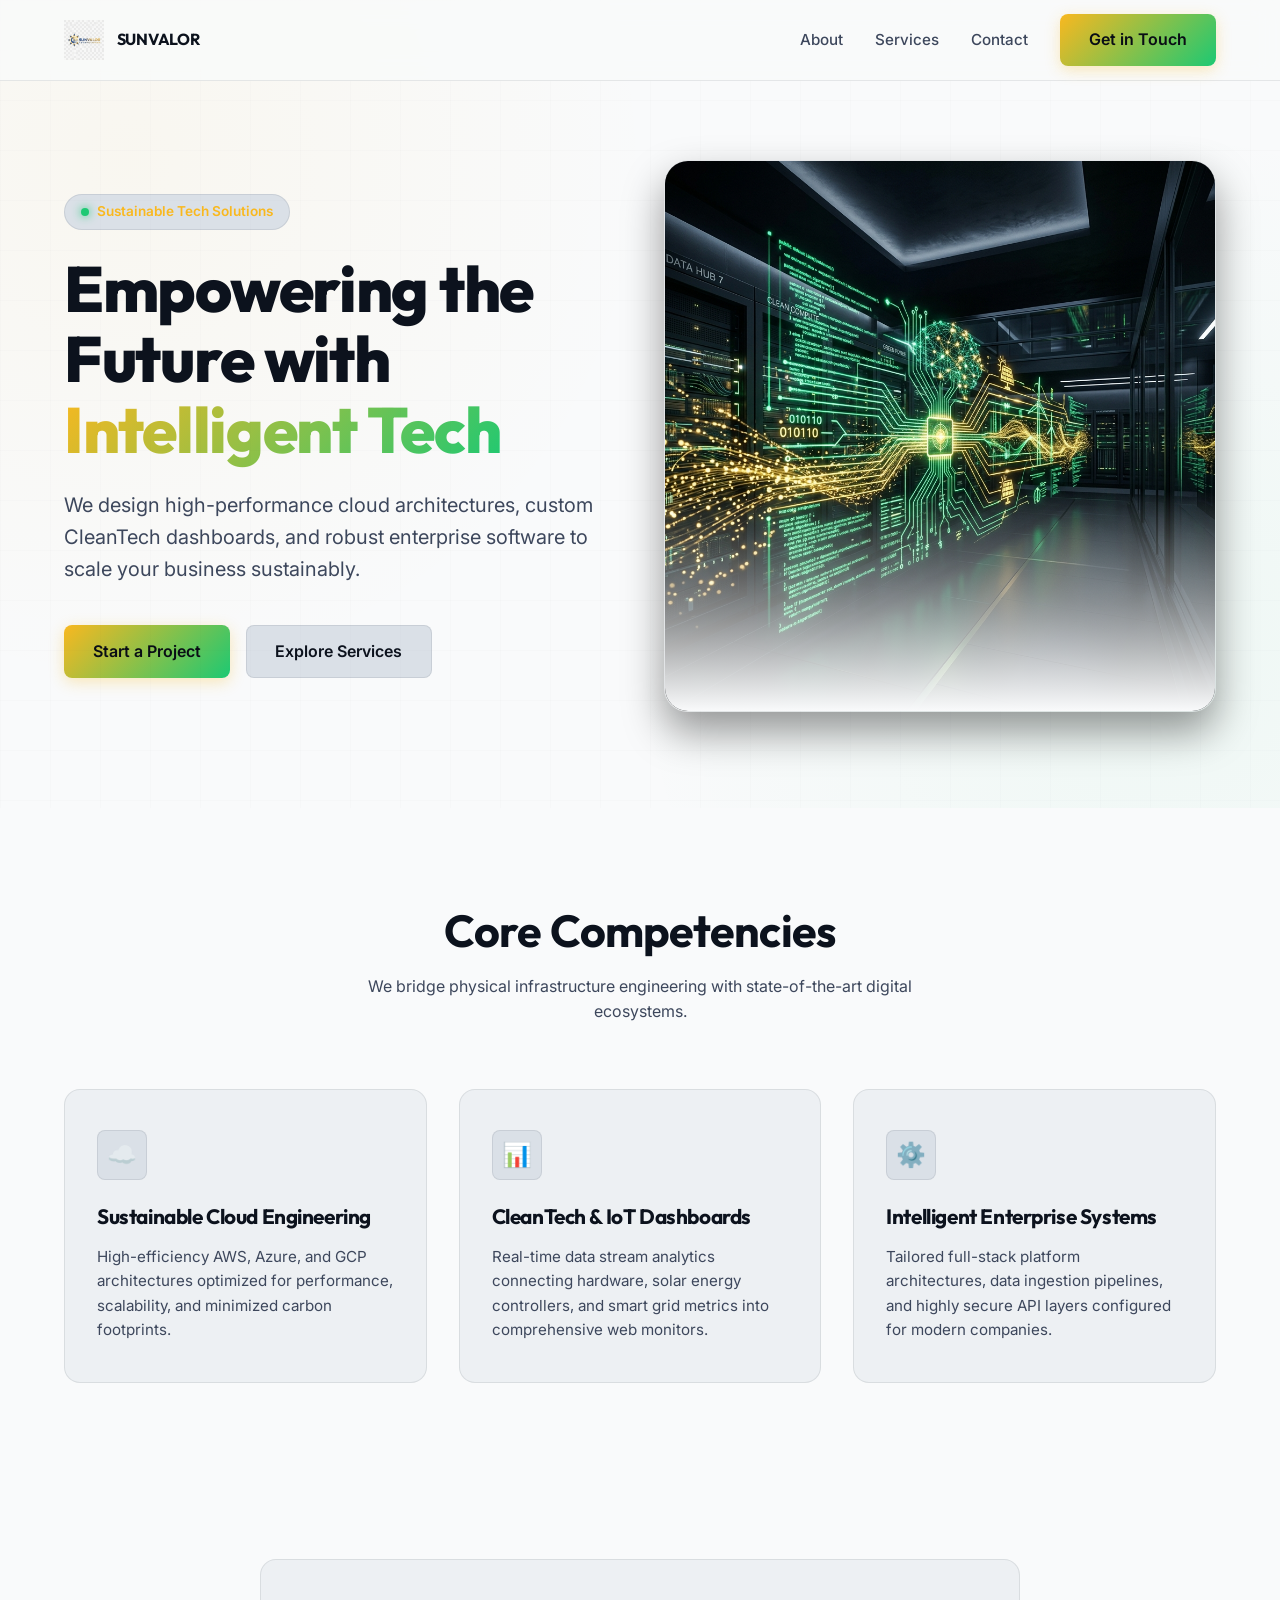
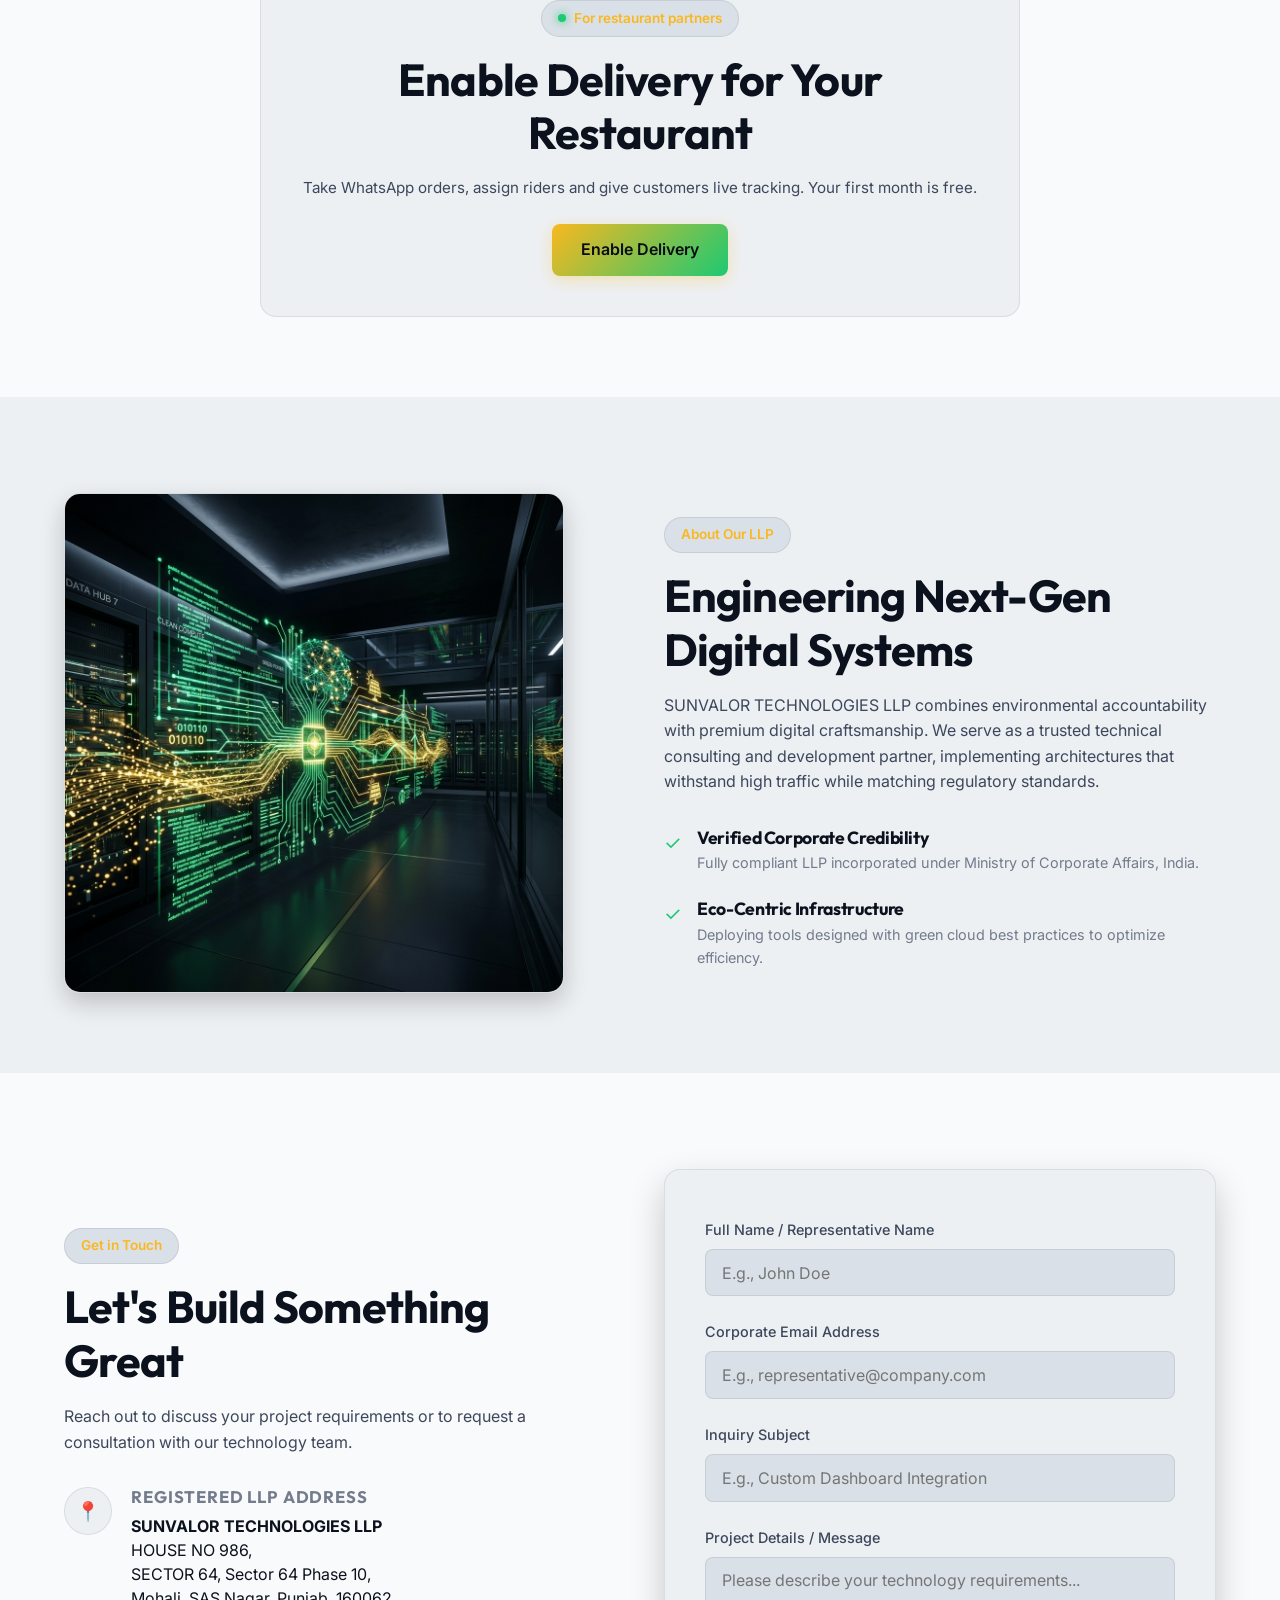
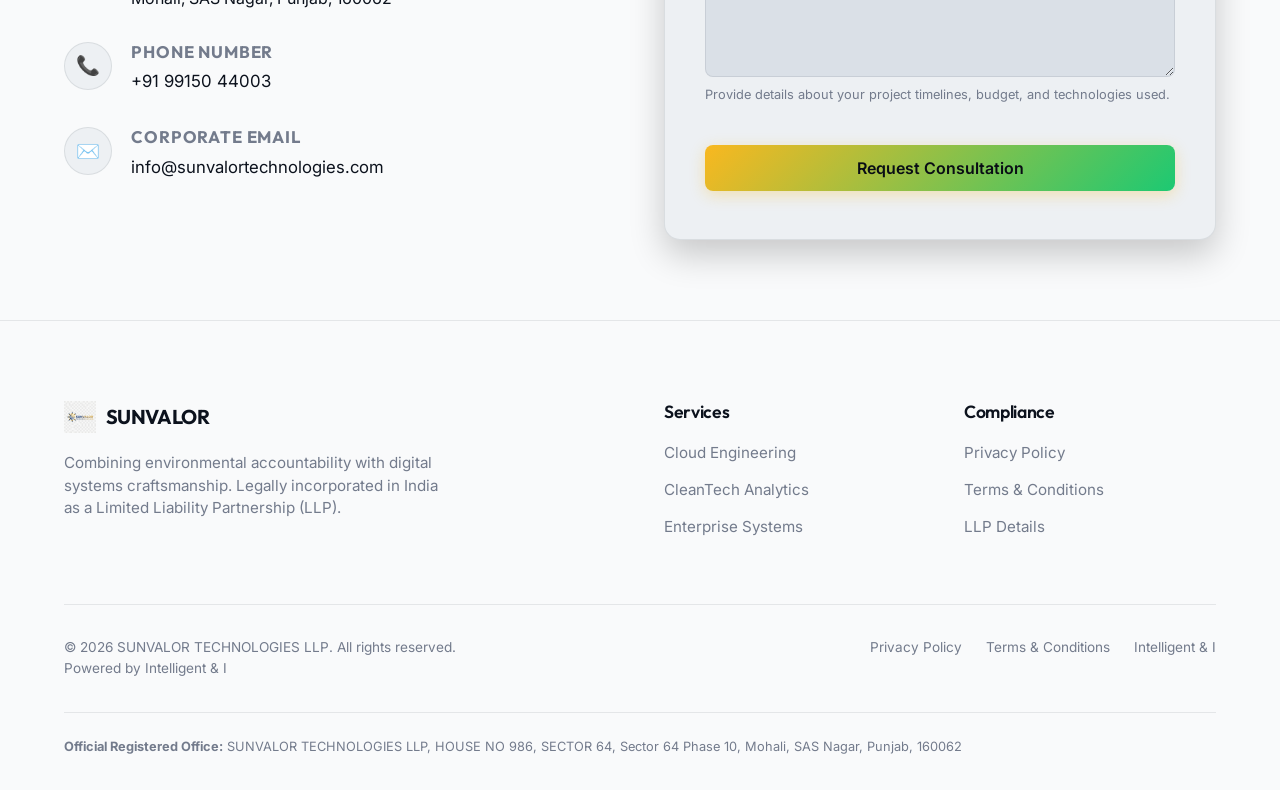
==== commit 7e1cbcec: "ed addition" ====
--- a/index.html
+++ b/index.html
@@ -105,6 +105,24 @@
       </div>
     </section>
 
+    <!-- ENABLE DELIVERY CTA -->
+    <!-- Links to the Enable Delivery app (drf-project/enable-delivery-app),
+         hosted separately at app.sunvalor.in. -->
+    <section id="enable-delivery" class="section-padding">
+      <div class="container">
+        <article class="service-card" style="text-align: center; max-width: 760px; margin-inline: auto;">
+          <div class="badge" style="margin-inline: auto;">
+            <span class="badge-dot" aria-hidden="true"></span>
+            <span>For restaurant partners</span>
+          </div>
+          <h2 class="section-title" style="margin-block: 1rem;">Enable Delivery for Your Restaurant</h2>
+          <p style="color: var(--text-secondary); margin-bottom: 1.5rem;">Take WhatsApp orders, assign riders and give
+            customers live tracking. Your first month is free.</p>
+          <a href="https://app.sunvalor.in/enable-delivery/" class="btn btn-primary">Enable Delivery</a>
+        </article>
+      </div>
+    </section>
+
     <!-- ABOUT SECTION -->
     <section id="about" class="section-padding about">
       <div class="container grid-2">
